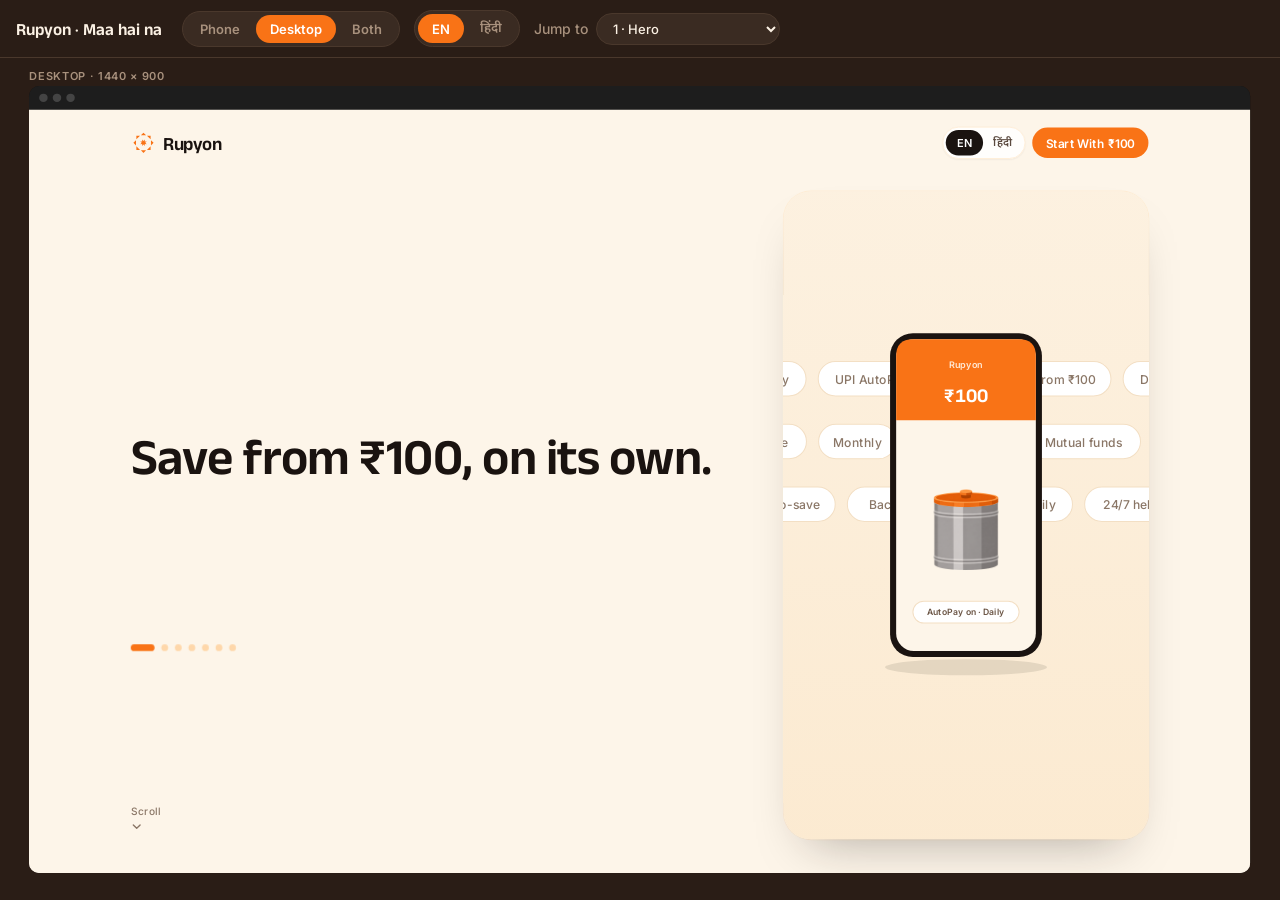
==== index.html @ 0eebd911 "Rupyon website" ====
<!doctype html>
<html lang="en">
<head>
<meta charset="utf-8">
<meta name="viewport" content="width=device-width, initial-scale=1, viewport-fit=cover">
<title>Rupyon · Maa hai na</title>
<link rel="preconnect" href="https://fonts.googleapis.com">
<link rel="preconnect" href="https://fonts.gstatic.com" crossorigin>
<link rel="stylesheet" href="https://fonts.googleapis.com/css2?family=Anek+Latin:wght@600&family=Inter:wght@400;500;600&family=Noto+Sans+Devanagari:wght@600&display=swap">
<style>
/* Presenting harness for the site: switch between a phone (390 x 844), a desktop (1440 x 900) or both, scaled to fit the window.
   On a narrow screen it steps aside and shows the site full screen. It talks to the site with postMessage, so it works locally and when published. */
:root { --bg: #2A1D16; --panel: #3A2B22; --ink: #FBF1E4; --ink-3: #A8917D; --brand: #F97316; --line: #4A382C; color-scheme: dark; }
* { box-sizing: border-box; }
html, body { height: 100%; margin: 0; }
body { background: var(--bg); color: var(--ink); font: 14px/1.5 Inter, system-ui, sans-serif; display: flex; flex-direction: column; overflow: hidden; }
.bar { flex: none; display: flex; flex-wrap: wrap; align-items: center; gap: 10px 14px; padding: 10px max(16px, env(safe-area-inset-right, 0px)) 10px max(16px, env(safe-area-inset-left, 0px)); border-bottom: 1px solid var(--line); }
.bar h1 { font: 600 17px "Anek Latin", Inter, sans-serif; margin: 0 6px 0 0; white-space: nowrap; }
.seg { display: inline-flex; gap: 2px; padding: 3px; background: var(--panel); border: 1px solid var(--line); border-radius: 999px; }
.seg button { font: 600 13px Inter, sans-serif; color: var(--ink-3); background: transparent; border: 0; border-radius: 999px; padding: 6px 14px; cursor: pointer; }
.seg button[lang="hi"] { font-family: "Noto Sans Devanagari", Inter, sans-serif; }
.seg button:hover { color: var(--ink); }
.seg button[aria-pressed="true"] { background: var(--brand); color: #fff; }
.jump { display: inline-flex; align-items: center; gap: 8px; color: var(--ink-3); font-weight: 500; }
.jump select { font: 500 13px Inter, sans-serif; color: var(--ink); background: var(--panel); border: 1px solid var(--line); border-radius: 999px; padding: 6px 12px; }
button:focus-visible, select:focus-visible { outline: 2px solid var(--brand); outline-offset: 2px; }
.stage { flex: 1; min-height: 0; display: flex; align-items: center; justify-content: center; gap: 32px; padding: 20px; }
.slot { flex: none; position: relative; }
.slot[hidden] { display: none; }
.scale { position: absolute; top: 0; left: 0; transform-origin: 0 0; }
.label { position: absolute; top: -18px; left: 0; font-size: 11px; font-weight: 600; letter-spacing: .06em; text-transform: uppercase; color: var(--ink-3); white-space: nowrap; }
.phone { width: 390px; height: 844px; border: 10px solid #000; border-radius: 48px; overflow: hidden; background: #000; box-sizing: content-box; }
.desk { width: 1440px; height: 928px; border-radius: 12px; overflow: hidden; background: #111; }
.desk .chrome { height: 28px; display: flex; align-items: center; gap: 6px; padding: 0 12px; background: #1d1d1d; }
.desk .chrome i { width: 10px; height: 10px; border-radius: 5px; background: #444; }
iframe { border: 0; display: block; background: #FDF5E9; }
#pf { width: 390px; height: 844px; }
#df { width: 1440px; height: 900px; }
.oops { position: absolute; inset: 0; display: grid; place-items: center; text-align: center; padding: 24px; color: var(--ink-3); }
.oops a { color: var(--brand); }
/* on a phone, just the site */
body.bare .bar, body.bare #desk-slot, body.bare .label { display: none; }
body.bare .stage { padding: 0; }
body.bare #phone-slot, body.bare #phone-slot .scale { position: static; width: 100% !important; height: 100% !important; transform: none !important; }
body.bare .phone { width: 100%; height: 100%; border: 0; border-radius: 0; }
body.bare #pf { width: 100%; height: 100%; }
</style>
</head>
<body>
<div class="bar">
  <h1>Rupyon · Maa hai na</h1>
  <div class="seg" role="group" aria-label="View"><button type="button" data-view="phone" aria-pressed="false">Phone</button><button type="button" data-view="desktop" aria-pressed="false">Desktop</button><button type="button" data-view="both" aria-pressed="false">Both</button></div>
  <div class="seg" role="group" aria-label="Language"><button type="button" data-lang="en" aria-pressed="true">EN</button><button type="button" data-lang="hi" lang="hi" aria-pressed="false">हिंदी</button></div>
  <label class="jump">Jump to
    <select id="jump">
      <option value="#beat-1">1 · Hero</option><option value="#beat-2">2 · Days add up</option><option value="#beat-3">3 · Into the phone</option><option value="#beat-4">4 · In her hand</option>
      <option value="#beat-5">5 · The need</option><option value="#beat-6">6 · Maa hai na</option><option value="#beat-7">7 · Everywhere</option>
      <option value="#moments">Moments</option><option value="#rhythm">Save the way you earn</option><option value="#yours">Your money</option><option value="#language">Language</option><option value="#start">Start</option>
    </select>
  </label>
</div>
<div class="stage" id="stage">
  <div class="slot" id="phone-slot"><span class="label">Phone · 390 × 844</span><div class="scale"><div class="phone"><iframe id="pf" title="Phone view"></iframe></div></div></div>
  <div class="slot" id="desk-slot"><span class="label">Desktop · 1440 × 900</span><div class="scale"><div class="desk"><div class="chrome"><i></i><i></i><i></i></div><iframe id="df" title="Desktop view"></iframe></div></div></div>
</div>
<script>
const SITE = "site.html";
const PHONE = [410, 864], DESK = [1440, 928], GAP = 32;
const pf = document.getElementById("pf"), df = document.getElementById("df"), stage = document.getElementById("stage");
const slots = { phone: document.getElementById("phone-slot"), desktop: document.getElementById("desk-slot") };
const ready = new Set();
let view = "desktop", lang = "en", hash = "";
try { view = localStorage.getItem("rupyon-view") || (innerWidth < 1100 ? "phone" : "desktop"); lang = localStorage.getItem("rupyon-lang") || "en"; } catch (e) {}

const send = (f, msg) => { if (ready.has(f)) f.contentWindow.postMessage({ rupyon: msg }, "*"); };
addEventListener("message", e => {
  if (!e.data || !e.data.rupyonReady) return;
  const f = [pf, df].find(x => x.contentWindow === e.source); if (!f) return;
  ready.add(f); send(f, { lang }); if (hash) send(f, { hash });
});
function load(f) {
  if (f.src) return;
  f.src = SITE + (location.hash || "");
  /* if the site never says hello, the host blocked the frame: offer the page itself */
  setTimeout(() => { if (!ready.has(f)) f.parentElement.insertAdjacentHTML("beforeend", `<div class="oops"><p>The preview couldn’t load here.<br><a href="${SITE}" target="_blank" rel="noopener">Open the site on its own</a></p></div>`); }, 8000);
}

function layout() {
  const bare = innerWidth < 760;
  document.body.classList.toggle("bare", bare);
  if (bare) { slots.phone.hidden = false; slots.desktop.hidden = true; load(pf); return; }
  const W = stage.clientWidth - 40, H = stage.clientHeight - 56;
  const show = { phone: view !== "desktop", desktop: view !== "phone" };
  let s;
  if (view === "both") s = Math.min(1, (W - GAP) / (PHONE[0] + DESK[0]), H / DESK[1]);
  else { const d = view === "phone" ? PHONE : DESK; s = Math.min(1, W / d[0], H / d[1]); }
  [["phone", PHONE], ["desktop", DESK]].forEach(([k, d]) => {
    const el = slots[k]; el.hidden = !show[k]; if (!show[k]) return;
    el.style.width = d[0] * s + "px"; el.style.height = d[1] * s + "px";
    el.querySelector(".scale").style.transform = `scale(${s})`;
    load(k === "phone" ? pf : df);
  });
  document.querySelectorAll("[data-view]").forEach(b => b.setAttribute("aria-pressed", String(b.dataset.view === view)));
}
document.querySelectorAll("[data-view]").forEach(b => b.addEventListener("click", () => { view = b.dataset.view; try { localStorage.setItem("rupyon-view", view); } catch (e) {} layout(); }));
document.querySelectorAll("[data-lang]").forEach(b => b.addEventListener("click", () => {
  lang = b.dataset.lang; document.querySelectorAll("[data-lang]").forEach(x => x.setAttribute("aria-pressed", String(x === b)));
  [pf, df].forEach(f => send(f, { lang }));
}));
document.querySelectorAll("[data-lang]").forEach(x => x.setAttribute("aria-pressed", String(x.dataset.lang === lang)));
const jumpSel = document.getElementById("jump");
if (location.hash && jumpSel.querySelector(`option[value="${location.hash}"]`)) jumpSel.value = location.hash;
jumpSel.addEventListener("change", e => { hash = e.target.value; [pf, df].forEach(f => send(f, { hash })); });
addEventListener("resize", layout);
layout();
</script>
</body>
</html>
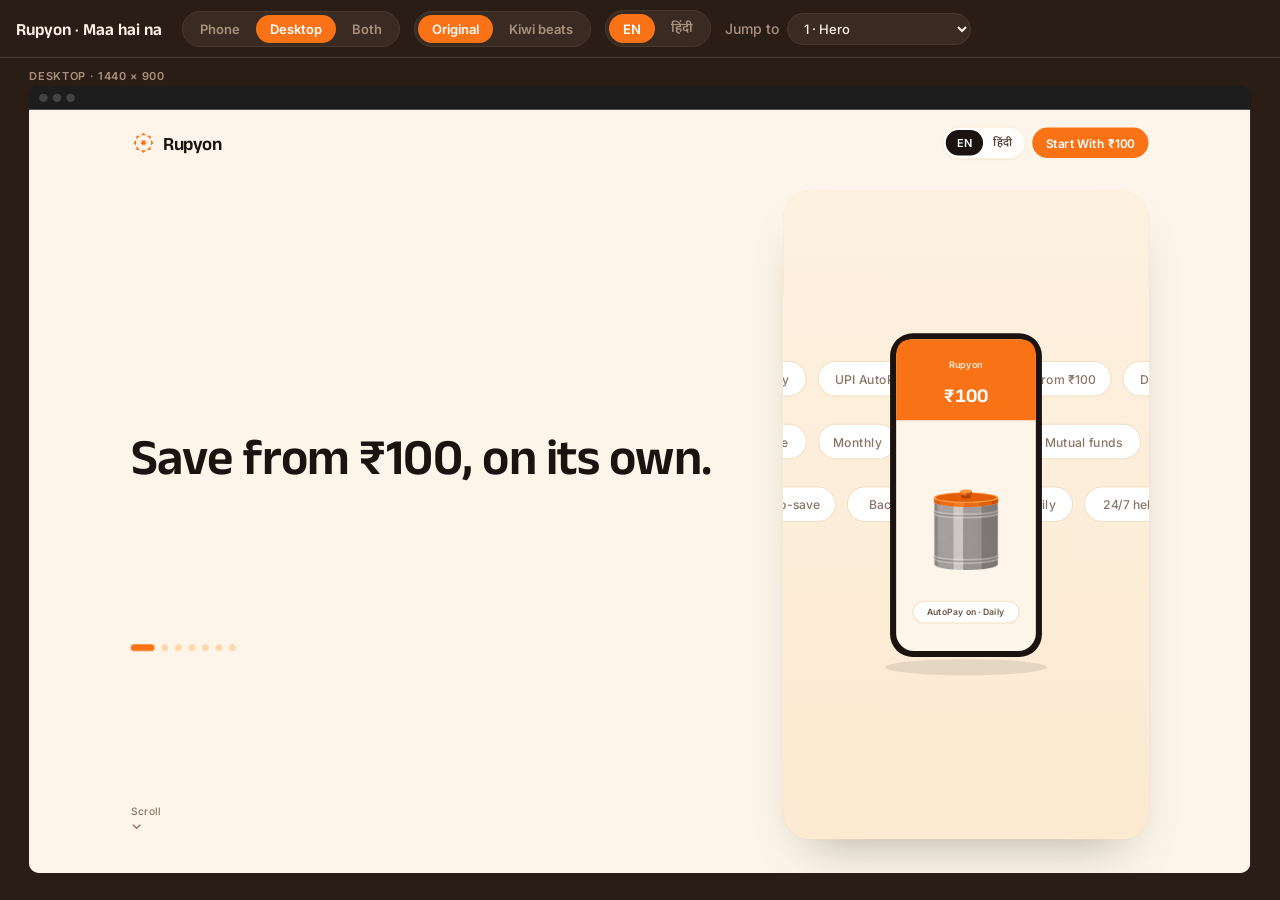
==== commit d23f6695: "Kiwi beats: a variation that moves the way Liquidink's Kiwi site does Same story, order and words as" ====
--- a/index.html
+++ b/index.html
@@ -50,6 +50,7 @@
 <div class="bar">
   <h1>Rupyon · Maa hai na</h1>
   <div class="seg" role="group" aria-label="View"><button type="button" data-view="phone" aria-pressed="false">Phone</button><button type="button" data-view="desktop" aria-pressed="false">Desktop</button><button type="button" data-view="both" aria-pressed="false">Both</button></div>
+  <div class="seg" role="group" aria-label="Variation"><button type="button" data-site="site.html" aria-pressed="false">Original</button><button type="button" data-site="kiwi.html" aria-pressed="false">Kiwi beats</button></div>
   <div class="seg" role="group" aria-label="Language"><button type="button" data-lang="en" aria-pressed="true">EN</button><button type="button" data-lang="hi" lang="hi" aria-pressed="false">हिंदी</button></div>
   <label class="jump">Jump to
     <select id="jump">
@@ -64,13 +65,13 @@
   <div class="slot" id="desk-slot"><span class="label">Desktop · 1440 × 900</span><div class="scale"><div class="desk"><div class="chrome"><i></i><i></i><i></i></div><iframe id="df" title="Desktop view"></iframe></div></div></div>
 </div>
 <script>
-const SITE = "site.html";
+let SITE = "site.html";
 const PHONE = [410, 864], DESK = [1440, 928], GAP = 32;
 const pf = document.getElementById("pf"), df = document.getElementById("df"), stage = document.getElementById("stage");
 const slots = { phone: document.getElementById("phone-slot"), desktop: document.getElementById("desk-slot") };
 const ready = new Set();
 let view = "desktop", lang = "en", hash = "";
-try { view = localStorage.getItem("rupyon-view") || (innerWidth < 1100 ? "phone" : "desktop"); lang = localStorage.getItem("rupyon-lang") || "en"; } catch (e) {}
+try { view = localStorage.getItem("rupyon-view") || (innerWidth < 1100 ? "phone" : "desktop"); lang = localStorage.getItem("rupyon-lang") || "en"; SITE = localStorage.getItem("rupyon-site") || SITE; } catch (e) {}
 
 const send = (f, msg) => { if (ready.has(f)) f.contentWindow.postMessage({ rupyon: msg }, "*"); };
 addEventListener("message", e => {
@@ -79,7 +80,8 @@
   ready.add(f); send(f, { lang }); if (hash) send(f, { hash });
 });
 function load(f) {
-  if (f.src) return;
+  if (f.dataset.site === SITE) return;
+  ready.delete(f); f.dataset.site = SITE; f.parentElement.querySelector(".oops")?.remove();
   f.src = SITE + (location.hash || "");
   /* if the site never says hello, the host blocked the frame: offer the page itself */
   setTimeout(() => { if (!ready.has(f)) f.parentElement.insertAdjacentHTML("beforeend", `<div class="oops"><p>The preview couldn’t load here.<br><a href="${SITE}" target="_blank" rel="noopener">Open the site on its own</a></p></div>`); }, 8000);
@@ -108,6 +110,13 @@
   [pf, df].forEach(f => send(f, { lang }));
 }));
 document.querySelectorAll("[data-lang]").forEach(x => x.setAttribute("aria-pressed", String(x.dataset.lang === lang)));
+/* the two variations: the original scroll story, and the one that moves to Kiwi's beats */
+function markSite() { document.querySelectorAll("button[data-site]").forEach(b => b.setAttribute("aria-pressed", String(b.dataset.site === SITE))); }
+document.querySelectorAll("button[data-site]").forEach(b => b.addEventListener("click", () => {
+  SITE = b.dataset.site; try { localStorage.setItem("rupyon-site", SITE); } catch (e) {}
+  markSite(); [pf, df].forEach(f => { if (f.dataset.site) load(f); });
+}));
+markSite();
 const jumpSel = document.getElementById("jump");
 if (location.hash && jumpSel.querySelector(`option[value="${location.hash}"]`)) jumpSel.value = location.hash;
 jumpSel.addEventListener("change", e => { hash = e.target.value; [pf, df].forEach(f => send(f, { hash })); });
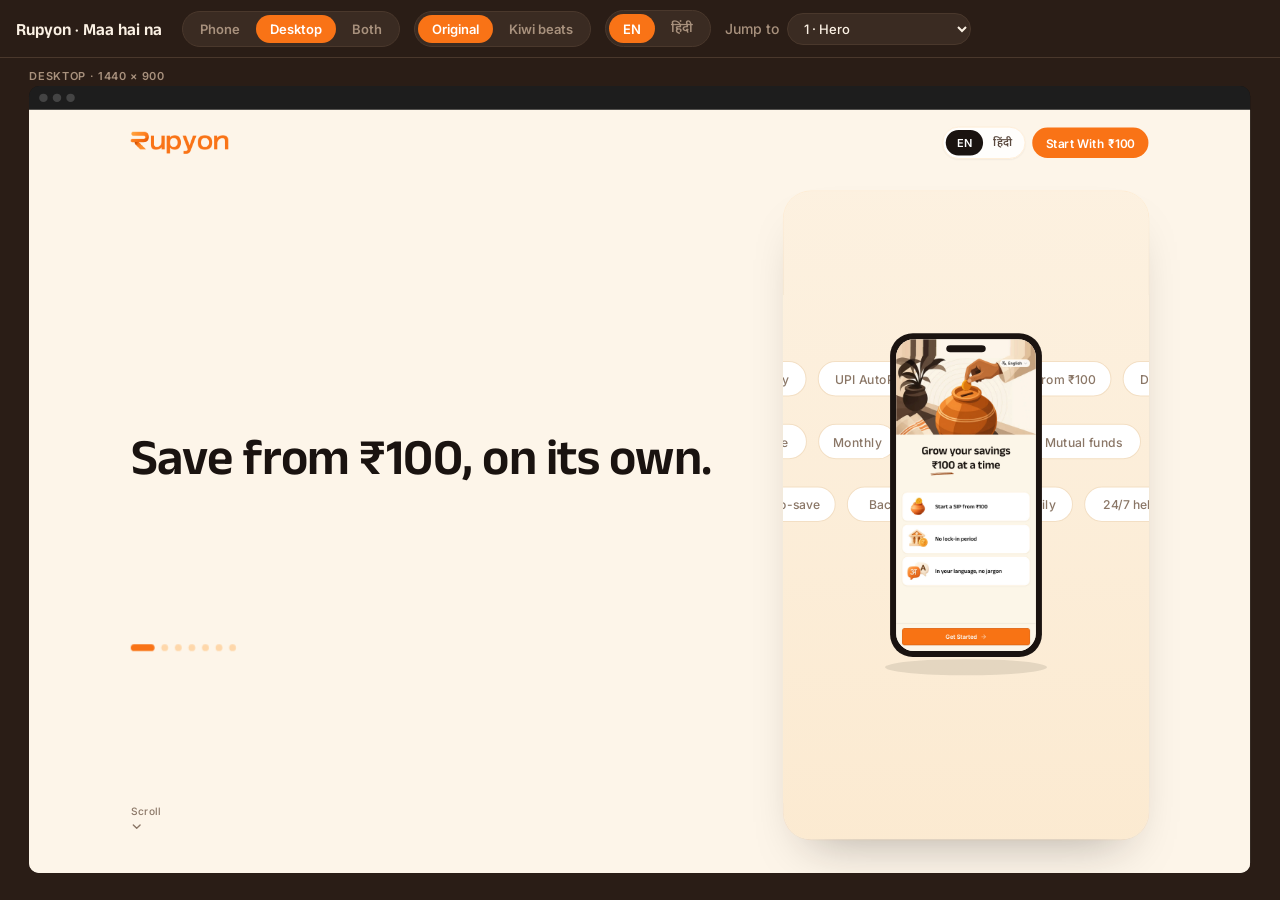
==== commit 46daf210: "The ribbon R, and the real app screens in the story Brand: the Rupyon wordmark in the nav and footer" ====
--- a/index.html
+++ b/index.html
@@ -4,6 +4,7 @@
 <meta charset="utf-8">
 <meta name="viewport" content="width=device-width, initial-scale=1, viewport-fit=cover">
 <title>Rupyon · Maa hai na</title>
+<link rel="icon" href="brand/rupyon-mark.png">
 <link rel="preconnect" href="https://fonts.googleapis.com">
 <link rel="preconnect" href="https://fonts.gstatic.com" crossorigin>
 <link rel="stylesheet" href="https://fonts.googleapis.com/css2?family=Anek+Latin:wght@600&family=Inter:wght@400;500;600&family=Noto+Sans+Devanagari:wght@600&display=swap">
@@ -77,8 +78,10 @@
 addEventListener("message", e => {
   if (!e.data || !e.data.rupyonReady) return;
   const f = [pf, df].find(x => x.contentWindow === e.source); if (!f) return;
-  ready.add(f); send(f, { lang }); if (hash) send(f, { hash });
+  ready.add(f); send(f, { lang, showSwitch: document.body.classList.contains("bare") }); if (hash) send(f, { hash });
 });
+/* a site page asks to swap to the other variation (its own switch, shown on a phone) */
+addEventListener("message", e => { if (e.data && e.data.rupyonSite) setSite(e.data.rupyonSite); });
 function load(f) {
   if (f.dataset.site === SITE) return;
   ready.delete(f); f.dataset.site = SITE; f.parentElement.querySelector(".oops")?.remove();
@@ -90,6 +93,7 @@
 function layout() {
   const bare = innerWidth < 760;
   document.body.classList.toggle("bare", bare);
+  send(pf, { showSwitch: bare });
   if (bare) { slots.phone.hidden = false; slots.desktop.hidden = true; load(pf); return; }
   const W = stage.clientWidth - 40, H = stage.clientHeight - 56;
   const show = { phone: view !== "desktop", desktop: view !== "phone" };
@@ -112,10 +116,12 @@
 document.querySelectorAll("[data-lang]").forEach(x => x.setAttribute("aria-pressed", String(x.dataset.lang === lang)));
 /* the two variations: the original scroll story, and the one that moves to Kiwi's beats */
 function markSite() { document.querySelectorAll("button[data-site]").forEach(b => b.setAttribute("aria-pressed", String(b.dataset.site === SITE))); }
-document.querySelectorAll("button[data-site]").forEach(b => b.addEventListener("click", () => {
-  SITE = b.dataset.site; try { localStorage.setItem("rupyon-site", SITE); } catch (e) {}
+function setSite(s) {
+  if (!["site.html", "kiwi.html"].includes(s)) return;
+  SITE = s; try { localStorage.setItem("rupyon-site", SITE); } catch (e) {}
   markSite(); [pf, df].forEach(f => { if (f.dataset.site) load(f); });
-}));
+}
+document.querySelectorAll("button[data-site]").forEach(b => b.addEventListener("click", () => setSite(b.dataset.site)));
 markSite();
 const jumpSel = document.getElementById("jump");
 if (location.hash && jumpSel.querySelector(`option[value="${location.hash}"]`)) jumpSel.value = location.hash;
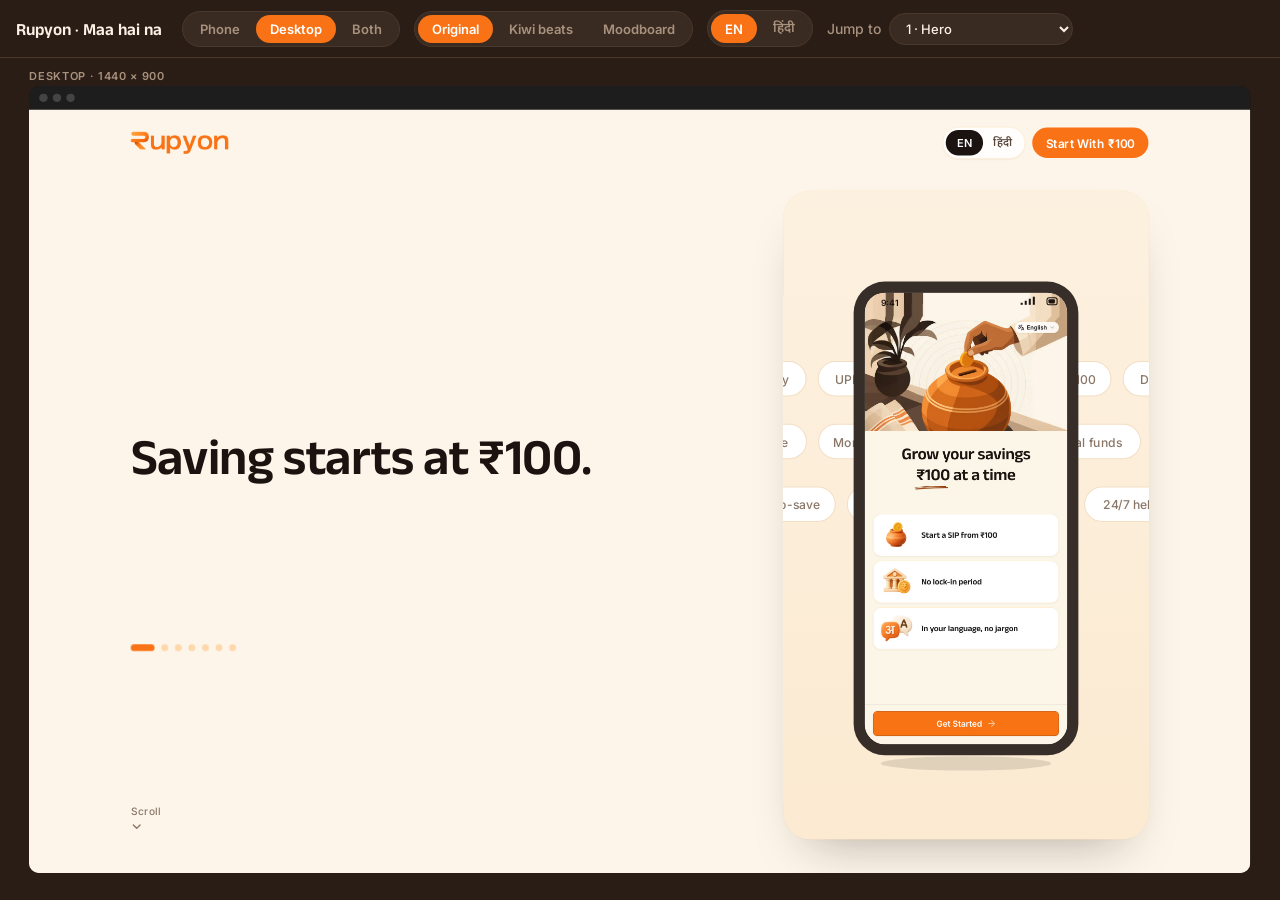
==== commit 42095cc4: "Moodboard: a third version, the tabletop story, and a three-way switch moodboard.html is the motion " ====
--- a/index.html
+++ b/index.html
@@ -51,14 +51,10 @@
 <div class="bar">
   <h1>Rupyon · Maa hai na</h1>
   <div class="seg" role="group" aria-label="View"><button type="button" data-view="phone" aria-pressed="false">Phone</button><button type="button" data-view="desktop" aria-pressed="false">Desktop</button><button type="button" data-view="both" aria-pressed="false">Both</button></div>
-  <div class="seg" role="group" aria-label="Variation"><button type="button" data-site="site.html" aria-pressed="false">Original</button><button type="button" data-site="kiwi.html" aria-pressed="false">Kiwi beats</button></div>
+  <div class="seg" role="group" aria-label="Variation"><button type="button" data-site="site.html" aria-pressed="false">Original</button><button type="button" data-site="kiwi.html" aria-pressed="false">Kiwi beats</button><button type="button" data-site="moodboard.html" aria-pressed="false">Moodboard</button></div>
   <div class="seg" role="group" aria-label="Language"><button type="button" data-lang="en" aria-pressed="true">EN</button><button type="button" data-lang="hi" lang="hi" aria-pressed="false">हिंदी</button></div>
   <label class="jump">Jump to
-    <select id="jump">
-      <option value="#beat-1">1 · Hero</option><option value="#beat-2">2 · Days add up</option><option value="#beat-3">3 · Into the phone</option><option value="#beat-4">4 · In her hand</option>
-      <option value="#beat-5">5 · The need</option><option value="#beat-6">6 · Maa hai na</option><option value="#beat-7">7 · Everywhere</option>
-      <option value="#moments">Moments</option><option value="#rhythm">Save the way you earn</option><option value="#yours">Your money</option><option value="#language">Language</option><option value="#start">Start</option>
-    </select>
+    <select id="jump"></select>
   </label>
 </div>
 <div class="stage" id="stage">
@@ -117,13 +113,23 @@
 /* the two variations: the original scroll story, and the one that moves to Kiwi's beats */
 function markSite() { document.querySelectorAll("button[data-site]").forEach(b => b.setAttribute("aria-pressed", String(b.dataset.site === SITE))); }
 function setSite(s) {
-  if (!["site.html", "kiwi.html"].includes(s)) return;
-  SITE = s; try { localStorage.setItem("rupyon-site", SITE); } catch (e) {}
+  if (!["site.html", "kiwi.html", "moodboard.html"].includes(s)) return;
+  SITE = s; hash = ""; buildJump(); try { localStorage.setItem("rupyon-site", SITE); } catch (e) {}
   markSite(); [pf, df].forEach(f => { if (f.dataset.site) load(f); });
 }
 document.querySelectorAll("button[data-site]").forEach(b => b.addEventListener("click", () => setSite(b.dataset.site)));
 markSite();
+/* the Jump-to list follows the variation: beats for the first two, chapters for Moodboard, and the shared sections for all */
+const BEATS = [["#beat-1", "1 · Hero"], ["#beat-2", "2 · Days add up"], ["#beat-3", "3 · Into the phone"], ["#beat-4", "4 · In her hand"], ["#beat-5", "5 · The need"], ["#beat-6", "6 · Maa hai na"], ["#beat-7", "7 · Everywhere"]];
+const CHAPTERS = [["#kitchen", "1 · Kitchen"], ["#savings", "2 · Daily savings"], ["#fees", "3 · School fees"], ["#pay", "4 · Phone pays"], ["#bicycle", "5 · Bicycle"], ["#closing", "6 · Closing"]];
+const SECTIONS = [["#moments", "Moments"], ["#rhythm", "Save the way you earn"], ["#yours", "Your money"], ["#language", "Language"], ["#start", "Start"]];
 const jumpSel = document.getElementById("jump");
+function buildJump() {
+  const list = (SITE === "moodboard.html" ? CHAPTERS : BEATS).concat(SECTIONS);
+  jumpSel.innerHTML = list.map(([v, t]) => `<option value="${v}">${t}</option>`).join("");
+  jumpSel.value = hash && list.some(([v]) => v === hash) ? hash : list[0][0];
+}
+buildJump();
 if (location.hash && jumpSel.querySelector(`option[value="${location.hash}"]`)) jumpSel.value = location.hash;
 jumpSel.addEventListener("change", e => { hash = e.target.value; [pf, df].forEach(f => send(f, { hash })); });
 addEventListener("resize", layout);
